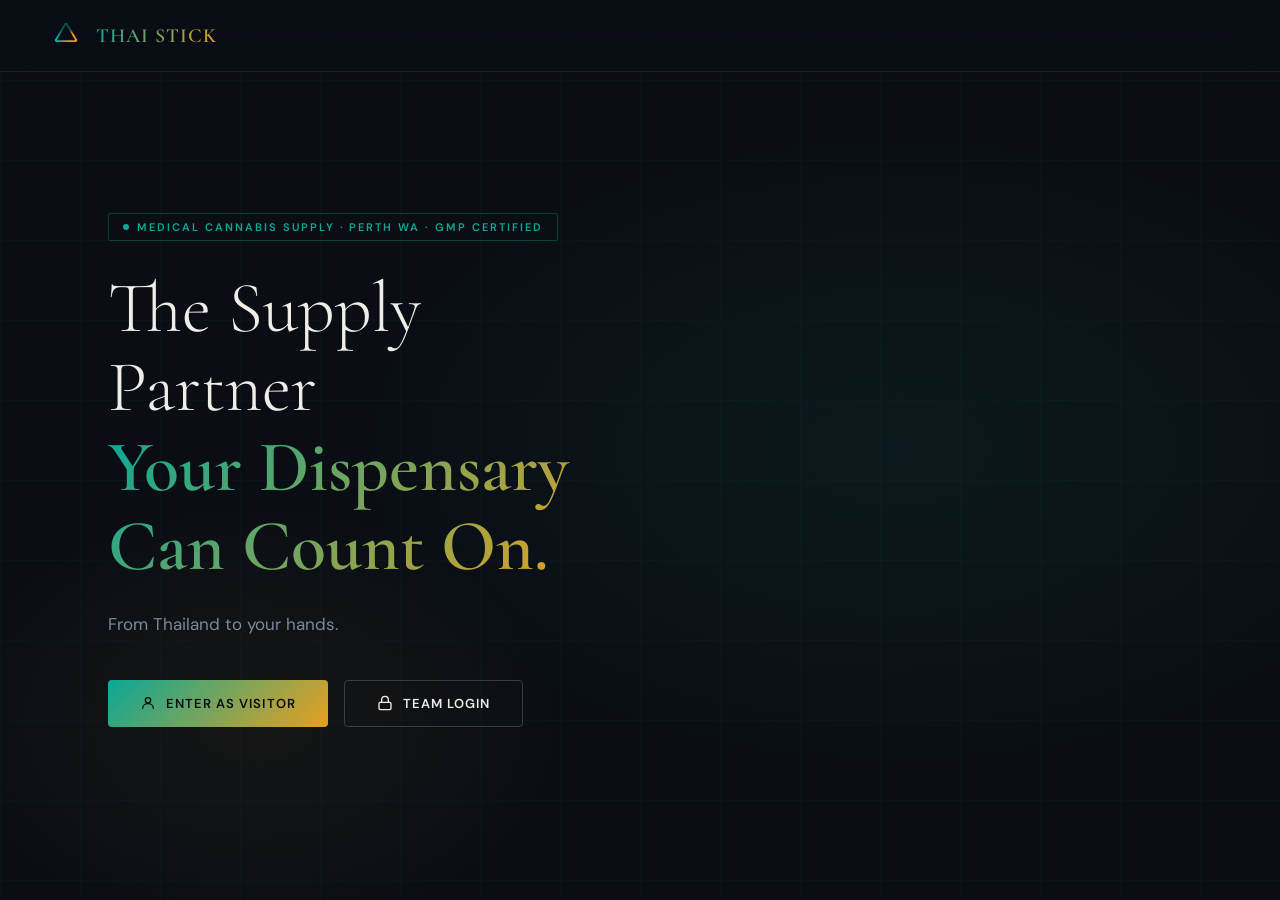
==== index.html @ cbe4eaed "Initial commit" ====
<!DOCTYPE html>
<html lang="en">
<head>
<meta charset="UTF-8"/>
<meta name="viewport" content="width=device-width, initial-scale=1.0"/>
<title>Thai Stick — Access</title>
<link rel="preconnect" href="https://fonts.googleapis.com">
<link href="https://fonts.googleapis.com/css2?family=Cormorant+Garamond:wght@300;400;500;600&family=DM+Sans:wght@300;400;500;600&family=DM+Mono:wght@400;500&display=swap" rel="stylesheet">
<link rel="stylesheet" href="styles.css">
<style>
.btn-access {
  display: inline-flex; align-items: center; gap: 10px;
  font-family: var(--font-body); font-size: 13px; font-weight: 600;
  letter-spacing: 0.08em; text-transform: uppercase;
  padding: 14px 32px; border-radius: 4px; cursor: pointer;
  border: none; transition: opacity 0.2s;
}
.btn-access-visitor {
  background: var(--grad); color: var(--dark);
}
.btn-access-visitor:hover { opacity: 0.85; }
.btn-access-team {
  background: transparent; color: var(--light);
  border: 1px solid rgba(255,255,255,0.18);
  transition: border-color 0.2s;
}
.btn-access-team:hover { border-color: rgba(255,255,255,0.4); }

/* PIN modal */
.pin-overlay { display: none; position: fixed; inset: 0; background: rgba(0,0,0,0.7); z-index: 2000; align-items: center; justify-content: center; }
.pin-overlay.open { display: flex; }
.pin-modal { background: var(--dark-2); border: 1px solid var(--border); border-radius: 12px; padding: 40px; width: 360px; max-width: 90vw; text-align: center; position: relative; }
.pin-title { font-family: var(--font-disp); font-size: 26px; font-weight: 400; color: var(--light); margin-bottom: 8px; }
.pin-sub { font-size: 13px; color: var(--muted); margin-bottom: 32px; }
.pin-inputs { display: flex; gap: 12px; justify-content: center; margin-bottom: 24px; }
.pin-digit { width: 56px; height: 64px; background: var(--dark-3); border: 1px solid var(--border); border-radius: 8px; color: var(--light); font-size: 28px; font-family: var(--font-mono); text-align: center; outline: none; transition: border-color 0.2s; }
.pin-digit:focus { border-color: var(--teal); }
.pin-error { font-size: 12px; color: #ff6b6b; margin-bottom: 16px; min-height: 18px; display: none; line-height: 1.5; }
.pin-error.show { display: block; }
.pin-submit { width: 100%; background: var(--grad); border: none; color: var(--dark); padding: 14px; font-size: 13px; font-weight: 600; letter-spacing: 0.08em; text-transform: uppercase; border-radius: 4px; cursor: pointer; transition: opacity 0.2s; font-family: var(--font-body); }
.pin-submit:hover { opacity: 0.85; }
.pin-submit:disabled { opacity: 0.5; cursor: not-allowed; }
.pin-close { position: absolute; top: 16px; right: 20px; background: none; border: none; color: var(--muted); font-size: 22px; cursor: pointer; line-height: 1; transition: color 0.2s; }
.pin-close:hover { color: var(--light); }

/* Registration modal */
.reg-label { display: block; font-size: 11px; color: var(--muted); font-weight: 600; letter-spacing: 0.08em; text-transform: uppercase; margin-bottom: 6px; }
.reg-input { width: 100%; background: var(--dark-3); border: 1px solid var(--border); border-radius: 8px; color: var(--light); font-size: 14px; font-family: var(--font-body); padding: 12px 16px; outline: none; transition: border-color 0.2s; box-sizing: border-box; }
.reg-input:focus { border-color: var(--teal); }
.reg-back { background: none; border: none; color: var(--muted); font-size: 12px; cursor: pointer; margin-top: 14px; font-family: var(--font-body); transition: color 0.2s; }
.reg-back:hover { color: var(--light); }
</style>
</head>
<body>

<nav>
  <a class="nav-logo" href="#">
    <img src="Thai Stick Logo.png" alt="Thai Stick">
    <span class="nav-logo-text">THAI STICK</span>
  </a>
</nav>

<section id="hero">
  <div class="hero-bg"></div>
  <div class="hero-grid-lines"></div>
  <div class="container">
    <div class="hero-inner">
      <div class="hero-content">
        <div class="hero-eyebrow">Medical Cannabis Supply · Perth WA · GMP Certified</div>
        <h1 class="hero-title">
          The Supply Partner
          <strong class="grad-text">Your Dispensary Can Count On.</strong>
        </h1>
        <p class="hero-sub">From Thailand to your hands.</p>
        <div class="hero-actions">
          <button class="btn-access btn-access-visitor" onclick="goVisitor()">
            <svg width="16" height="16" viewBox="0 0 24 24" fill="none" stroke="currentColor" stroke-width="2" stroke-linecap="round" stroke-linejoin="round"><circle cx="12" cy="8" r="4"/><path d="M4 20c0-4 3.6-7 8-7s8 3 8 7"/></svg>
            Enter As Visitor
          </button>
          <button class="btn-access btn-access-team" onclick="openPinModal()">
            <svg width="16" height="16" viewBox="0 0 24 24" fill="none" stroke="currentColor" stroke-width="2" stroke-linecap="round" stroke-linejoin="round"><rect x="3" y="11" width="18" height="11" rx="2"/><path d="M7 11V7a5 5 0 0 1 10 0v4"/></svg>
            Team Login
          </button>
        </div>
      </div>
    </div>
  </div>
</section>

<!-- VISITOR REGISTRATION MODAL -->
<div class="pin-overlay" id="reg-overlay">
  <div class="pin-modal" style="width:420px;max-width:92vw;">
    <div class="pin-title">Welcome</div>
    <div class="pin-sub">Please introduce yourself to view the catalogue</div>
    <div class="pin-error" id="reg-error">Please fill in all fields.</div>
    <div style="display:flex;flex-direction:column;gap:16px;margin-bottom:24px;text-align:left;">
      <div>
        <label class="reg-label">Full Name</label>
        <input class="reg-input" type="text" id="reg-name">
      </div>
      <div>
        <label class="reg-label">Company</label>
        <input class="reg-input" type="text" id="reg-company">
      </div>
      <div>
        <label class="reg-label">Email</label>
        <input class="reg-input" type="email" id="reg-email">
      </div>
      <div>
        <label class="reg-label">Phone Number</label>
        <input class="reg-input" type="tel" id="reg-phone">
      </div>
    </div>
    <button class="pin-submit" id="reg-submit" onclick="submitRegistration()">Access Catalogue</button>
    <div style="text-align:center;">
      <button class="reg-back" onclick="closeRegModal()">← Go Back</button>
      <button class="reg-back" onclick="openCustomerPinModal()" style="margin-left:16px;color:var(--teal);">Access with a Pin →</button>
    </div>
  </div>
</div>

<!-- CUSTOMER PIN MODAL -->
<div class="pin-overlay" id="customer-pin-overlay" onclick="closeCustomerPinOutside(event)">
  <div class="pin-modal">
    <button class="pin-close" onclick="closeCustomerPinModal()">×</button>
    <div class="pin-title">Customer Access</div>
    <div class="pin-sub">Enter your 4-digit customer PIN</div>
    <div class="pin-inputs">
      <input class="pin-digit" type="password" inputmode="numeric" maxlength="1" id="cp0" oninput="customerPinInput(0)" onkeydown="customerPinKeyDown(event,0)">
      <input class="pin-digit" type="password" inputmode="numeric" maxlength="1" id="cp1" oninput="customerPinInput(1)" onkeydown="customerPinKeyDown(event,1)">
      <input class="pin-digit" type="password" inputmode="numeric" maxlength="1" id="cp2" oninput="customerPinInput(2)" onkeydown="customerPinKeyDown(event,2)">
      <input class="pin-digit" type="password" inputmode="numeric" maxlength="1" id="cp3" oninput="customerPinInput(3)" onkeydown="customerPinKeyDown(event,3)">
    </div>
    <div class="pin-error" id="customer-pin-error">Invalid PIN. Please try again or contact Thai Stick.</div>
    <button class="pin-submit" id="customer-pin-submit" onclick="submitCustomerPin()">Verify Access</button>
  </div>
</div>

<!-- PIN MODAL -->
<div class="pin-overlay" id="pin-overlay" onclick="closePinOutside(event)">
  <div class="pin-modal">
    <button class="pin-close" onclick="closePinModal()">×</button>
    <div class="pin-title">Team Access</div>
    <div class="pin-sub">Enter your 4-digit access code</div>
    <div class="pin-inputs">
      <input class="pin-digit" type="password" inputmode="numeric" maxlength="1" id="p0" oninput="pinInput(0)" onkeydown="pinKeyDown(event,0)">
      <input class="pin-digit" type="password" inputmode="numeric" maxlength="1" id="p1" oninput="pinInput(1)" onkeydown="pinKeyDown(event,1)">
      <input class="pin-digit" type="password" inputmode="numeric" maxlength="1" id="p2" oninput="pinInput(2)" onkeydown="pinKeyDown(event,2)">
      <input class="pin-digit" type="password" inputmode="numeric" maxlength="1" id="p3" oninput="pinInput(3)" onkeydown="pinKeyDown(event,3)">
    </div>
    <div class="pin-error" id="pin-error">Invalid Access Code. Please try again or contact your Administrator.</div>
    <button class="pin-submit" id="pin-submit" onclick="submitPin()">Verify Access</button>
  </div>
</div>

<script>
const APPS_SCRIPT_URL = 'https://script.google.com/macros/s/AKfycbzha6ED7R4JqAXq0AqoBk1bndu0hJwDbyBrzJQawB093HvwGZT7fUQZ9cP7JzYGpPucEA/exec';

function goVisitor() {
  const existing = localStorage.getItem('visitor_info');
  if (existing) {
    sessionStorage.setItem('access', 'visitor');
    window.location.href = 'portfolio.html';
  } else {
    document.getElementById('reg-overlay').classList.add('open');
    setTimeout(() => document.getElementById('reg-name').focus(), 50);
  }
}
function closeRegModal() {
  document.getElementById('reg-overlay').classList.remove('open');
  document.getElementById('reg-error').classList.remove('show');
}
async function submitRegistration() {
  const name = document.getElementById('reg-name').value.trim();
  const company = document.getElementById('reg-company').value.trim();
  const email = document.getElementById('reg-email').value.trim();
  const phone = document.getElementById('reg-phone').value.trim();
  const err = document.getElementById('reg-error');
  const btn = document.getElementById('reg-submit');
  if (!name || !company || !email || !phone) {
    err.textContent = 'Please fill in all fields.';
    err.classList.add('show');
    return;
  }
  btn.disabled = true;
  btn.textContent = 'Saving…';
  err.classList.remove('show');
  const info = { name, company, email, phone };
  localStorage.setItem('visitor_info', JSON.stringify(info));
  try {
    await fetch(APPS_SCRIPT_URL, {
      method: 'POST',
      mode: 'no-cors',
      headers: { 'Content-Type': 'application/json' },
      body: JSON.stringify({ sheet: 'VisitorLog', ...info })
    });
  } catch(e) { /* continue even if logging fails */ }
  sessionStorage.setItem('access', 'visitor');
  window.location.href = 'portfolio.html';
}
function openPinModal() {
  document.getElementById('pin-overlay').classList.add('open');
  resetPin();
  setTimeout(() => document.getElementById('p0').focus(), 50);
}
function closePinModal() {
  document.getElementById('pin-overlay').classList.remove('open');
  resetPin();
}
function closePinOutside(e) {
  if (e.target === document.getElementById('pin-overlay')) closePinModal();
}
function resetPin() {
  ['p0','p1','p2','p3'].forEach(id => document.getElementById(id).value = '');
  const err = document.getElementById('pin-error');
  err.classList.remove('show');
  err.textContent = 'Invalid Access Code. Please try again or contact your Administrator.';
  const btn = document.getElementById('pin-submit');
  btn.disabled = false;
  btn.textContent = 'Verify Access';
}
function pinInput(i) {
  const val = document.getElementById('p' + i).value;
  if (!/^\d$/.test(val)) { document.getElementById('p' + i).value = ''; return; }
  if (i < 3) document.getElementById('p' + (i + 1)).focus();
  const pin = ['p0','p1','p2','p3'].map(id => document.getElementById(id).value).join('');
  if (pin.length === 4) submitPin();
}
function pinKeyDown(e, i) {
  if (e.key === 'Backspace' && !document.getElementById('p' + i).value && i > 0) {
    document.getElementById('p' + (i - 1)).focus();
  }
}
function fetchSheet(sheetName) {
  return new Promise((resolve, reject) => {
    const cb = 'cb_' + Date.now() + '_' + Math.random().toString(36).slice(2);
    const script = document.createElement('script');
    window[cb] = (data) => { delete window[cb]; document.head.removeChild(script); resolve(data); };
    script.src = `${APPS_SCRIPT_URL}?sheet=${sheetName}&callback=${cb}`;
    script.onerror = () => { delete window[cb]; reject(new Error('Failed')); };
    document.head.appendChild(script);
  });
}
async function submitPin() {
  const pin = ['p0','p1','p2','p3'].map(id => document.getElementById(id).value).join('');
  if (pin.length < 4) return;
  const btn = document.getElementById('pin-submit');
  const err = document.getElementById('pin-error');
  btn.disabled = true;
  btn.textContent = 'Verifying…';
  err.classList.remove('show');
  try {
    const rows = await fetchSheet('Pins');
    const match = rows && rows.find(r => String(r.pin).trim() === pin.trim());
    if (match) {
      sessionStorage.setItem('rep_name', match.name || '');
      sessionStorage.setItem('access', 'team');
      window.location.href = 'ThaiStick_Website.html';
    } else {
      err.classList.add('show');
      btn.disabled = false;
      btn.textContent = 'Verify Access';
      ['p0','p1','p2','p3'].forEach(id => document.getElementById(id).value = '');
      document.getElementById('p0').focus();
    }
  } catch(e) {
    err.textContent = 'Connection error. Please try again.';
    err.classList.add('show');
    btn.disabled = false;
    btn.textContent = 'Verify Access';
  }
}

function openCustomerPinModal() {
  closeRegModal();
  document.getElementById('customer-pin-overlay').classList.add('open');
  resetCustomerPin();
  setTimeout(() => document.getElementById('cp0').focus(), 50);
}
function closeCustomerPinModal() {
  document.getElementById('customer-pin-overlay').classList.remove('open');
  resetCustomerPin();
}
function closeCustomerPinOutside(e) {
  if (e.target === document.getElementById('customer-pin-overlay')) closeCustomerPinModal();
}
function resetCustomerPin() {
  ['cp0','cp1','cp2','cp3'].forEach(id => document.getElementById(id).value = '');
  const err = document.getElementById('customer-pin-error');
  err.classList.remove('show');
  err.textContent = 'Invalid PIN. Please try again or contact Thai Stick.';
  const btn = document.getElementById('customer-pin-submit');
  btn.disabled = false;
  btn.textContent = 'Verify Access';
}
function customerPinInput(i) {
  const val = document.getElementById('cp' + i).value;
  if (!/^\d$/.test(val)) { document.getElementById('cp' + i).value = ''; return; }
  if (i < 3) document.getElementById('cp' + (i + 1)).focus();
  const pin = ['cp0','cp1','cp2','cp3'].map(id => document.getElementById(id).value).join('');
  if (pin.length === 4) submitCustomerPin();
}
function customerPinKeyDown(e, i) {
  if (e.key === 'Backspace' && !document.getElementById('cp' + i).value && i > 0) {
    document.getElementById('cp' + (i - 1)).focus();
  }
}
async function submitCustomerPin() {
  const pin = ['cp0','cp1','cp2','cp3'].map(id => document.getElementById(id).value).join('');
  if (pin.length < 4) return;
  const btn = document.getElementById('customer-pin-submit');
  const err = document.getElementById('customer-pin-error');
  btn.disabled = true;
  btn.textContent = 'Verifying…';
  err.classList.remove('show');
  try {
    const rows = await fetchSheet('Customer_Pins');
    const match = rows && rows.find(r => String(r.pin).trim() === pin.trim());
    if (match) {
      sessionStorage.setItem('access', 'visitor');
      sessionStorage.setItem('customer_name', match.name || '');
      window.location.href = 'portfolio.html';
    } else {
      err.classList.add('show');
      btn.disabled = false;
      btn.textContent = 'Verify Access';
      ['cp0','cp1','cp2','cp3'].forEach(id => document.getElementById(id).value = '');
      document.getElementById('cp0').focus();
    }
  } catch(e) {
    err.textContent = 'Connection error. Please try again.';
    err.classList.add('show');
    btn.disabled = false;
    btn.textContent = 'Verify Access';
  }
}

// Nav scroll effect
window.addEventListener('scroll', () => {
  const nav = document.querySelector('nav');
  if (nav) nav.style.background = window.scrollY > 60 ? 'rgba(10,14,20,0.97)' : 'rgba(10,14,20,0.85)';
});
</script>
</body>
</html>
---- styles.css ----
﻿
:root {
  --teal:       #0BA896;
  --teal-dark:  #077A6E;
  --teal-glow:  rgba(11,168,150,0.15);
  --amber:      #E8A020;
  --amber-dark: #C07010;
  --amber-glow: rgba(232,160,32,0.15);
  --dark:       #0A0E14;
  --dark-2:     #111820;
  --dark-3:     #1A2230;
  --dark-4:     #222E40;
  --light:      #F0EDE8;
  --light-2:    #D8D4CC;
  --muted:      #7A8A9A;
  --border:     rgba(255,255,255,0.08);
  --font-disp:  'Cormorant Garamond', serif;
  --font-body:  'DM Sans', sans-serif;
  --font-mono:  'DM Mono', monospace;
  --grad:       linear-gradient(135deg, var(--teal), var(--amber));
  --grad-text:  linear-gradient(135deg, #0BA896 0%, #E8A020 100%);
}

*, *::before, *::after { box-sizing: border-box; margin: 0; padding: 0; }

html { scroll-behavior: smooth; }

body {
  font-family: var(--font-body);
  background: var(--dark);
  color: var(--light);
  overflow-x: hidden;
  cursor: default;
}

/* ── SCROLLBAR ── */
::-webkit-scrollbar { width: 4px; }
::-webkit-scrollbar-track { background: var(--dark); }
::-webkit-scrollbar-thumb { background: var(--teal); border-radius: 2px; }

/* ── GRADIENT TEXT ── */
.grad-text {
  background: var(--grad-text);
  -webkit-background-clip: text;
  -webkit-text-fill-color: transparent;
  background-clip: text;
}

/* ══════════════════════════════
   NAV
══════════════════════════════ */
nav {
  position: fixed; top: 0; left: 0; right: 0; z-index: 1000;
  display: flex; align-items: center; justify-content: space-between;
  padding: 0 48px;
  height: 72px;
  background: rgba(10,14,20,0.85);
  backdrop-filter: blur(20px);
  border-bottom: 1px solid var(--border);
  transition: all 0.3s;
}
.nav-logo {
  display: flex; align-items: center; gap: 12px;
  text-decoration: none;
}
.nav-logo img { height: 36px; width: 36px; object-fit: contain; }
.nav-logo-text {
  font-family: var(--font-disp);
  font-size: 20px; font-weight: 600;
  letter-spacing: 0.05em;
  background: var(--grad-text);
  -webkit-background-clip: text;
  -webkit-text-fill-color: transparent;
  background-clip: text;
}
.nav-links {
  display: flex; align-items: center; gap: 36px;
  list-style: none;
}
.nav-links a {
  color: var(--light-2);
  text-decoration: none;
  font-size: 13px;
  font-weight: 500;
  letter-spacing: 0.06em;
  text-transform: uppercase;
  transition: color 0.2s;
}
.nav-links a:hover { color: var(--teal); }
.nav-cta {
  background: var(--grad);
  color: var(--dark) !important;
  padding: 8px 20px;
  border-radius: 4px;
  font-weight: 600 !important;
  transition: opacity 0.2s !important;
}
.nav-cta:hover { opacity: 0.85; color: var(--dark) !important; }

/* mobile nav toggle */
.nav-toggle { display: none; flex-direction: column; gap: 5px; cursor: pointer; }
.nav-toggle span { width: 22px; height: 1.5px; background: var(--light); border-radius: 2px; transition: all 0.3s; }

/* ══════════════════════════════
   SECTIONS GENERAL
══════════════════════════════ */
section { position: relative; }
.container { max-width: 1160px; margin: 0 auto; padding: 0 48px; }
.section-label {
  font-size: 11px; font-weight: 600; letter-spacing: 0.2em;
  text-transform: uppercase; color: var(--teal);
  margin-bottom: 16px;
}
.section-title {
  font-family: var(--font-disp);
  font-size: clamp(36px, 5vw, 54px);
  font-weight: 400; line-height: 1.15;
  margin-bottom: 20px;
}
.section-sub {
  font-size: 16px; color: var(--muted);
  line-height: 1.7; max-width: 560px;
}
.divider {
  width: 48px; height: 2px;
  background: var(--grad);
  margin: 24px 0;
}

/* ══════════════════════════════
   HERO — SCREEN 1
══════════════════════════════ */
#hero {
  min-height: 100vh;
  display: flex; align-items: center;
  padding: 120px 0 80px;
  overflow: hidden;
}
.hero-bg {
  position: absolute; inset: 0; z-index: 0;
  background:
    radial-gradient(ellipse 60% 50% at 70% 50%, rgba(11,168,150,0.07) 0%, transparent 70%),
    radial-gradient(ellipse 40% 40% at 20% 80%, rgba(232,160,32,0.05) 0%, transparent 60%),
    var(--dark);
}
.hero-grid-lines {
  position: absolute; inset: 0; z-index: 0; opacity: 0.03;
  background-image:
    linear-gradient(var(--teal) 1px, transparent 1px),
    linear-gradient(90deg, var(--teal) 1px, transparent 1px);
  background-size: 80px 80px;
}
.hero-inner {
  position: relative; z-index: 1;
  display: grid; grid-template-columns: 1fr 1fr;
  gap: 80px; align-items: center;
}
.hero-eyebrow {
  display: inline-flex; align-items: center; gap: 8px;
  font-size: 11px; font-weight: 600; letter-spacing: 0.18em;
  text-transform: uppercase; color: var(--teal);
  border: 1px solid rgba(11,168,150,0.3);
  padding: 6px 14px; border-radius: 2px;
  margin-bottom: 28px;
}
.hero-eyebrow::before {
  content: ''; width: 6px; height: 6px;
  border-radius: 50%; background: var(--teal);
  animation: pulse 2s infinite;
}
@keyframes pulse {
  0%,100% { opacity: 1; } 50% { opacity: 0.3; }
}
.hero-title {
  font-family: var(--font-disp);
  font-size: clamp(44px, 6vw, 72px);
  font-weight: 300; line-height: 1.1;
  margin-bottom: 24px;
}
.hero-title strong { font-weight: 600; display: block; }
.hero-sub {
  font-size: 17px; color: var(--muted);
  line-height: 1.75; margin-bottom: 40px;
  max-width: 480px;
}
.hero-creds {
  display: flex; flex-wrap: wrap; gap: 8px;
  margin-bottom: 44px;
}
.cred-pill {
  font-size: 11px; font-weight: 500; letter-spacing: 0.08em;
  color: var(--light-2);
  border: 1px solid var(--border);
  padding: 5px 12px; border-radius: 2px;
  background: rgba(255,255,255,0.03);
}
.hero-actions { display: flex; gap: 16px; flex-wrap: wrap; }
.btn-primary {
  display: inline-flex; align-items: center; gap: 8px;
  background: var(--grad);
  color: var(--dark);
  font-size: 13px; font-weight: 600;
  letter-spacing: 0.06em; text-transform: uppercase;
  padding: 14px 28px; border-radius: 4px;
  text-decoration: none;
  transition: opacity 0.2s, transform 0.2s;
  border: none; cursor: pointer;
}
.btn-primary:hover { opacity: 0.88; transform: translateY(-1px); }
.btn-secondary {
  display: inline-flex; align-items: center; gap: 8px;
  background: transparent;
  color: var(--light);
  font-size: 13px; font-weight: 500;
  letter-spacing: 0.06em; text-transform: uppercase;
  padding: 14px 28px; border-radius: 4px;
  text-decoration: none;
  border: 1px solid var(--border);
  transition: border-color 0.2s, color 0.2s;
  cursor: pointer;
}
.btn-secondary:hover { border-color: var(--teal); color: var(--teal); }

/* hero right — visual */
.hero-visual {
  display: flex; align-items: center; justify-content: center;
  position: relative;
}
.hero-logo-wrap {
  position: relative;
  width: 320px; height: 320px;
  display: flex; align-items: center; justify-content: center;
}
.hero-logo-ring {
  position: absolute; inset: 0;
  border-radius: 50%;
  border: 1px solid rgba(11,168,150,0.2);
  animation: spin 20s linear infinite;
}
.hero-logo-ring::before {
  content: '';
  position: absolute; top: -3px; left: 50%;
  width: 6px; height: 6px;
  background: var(--teal);
  border-radius: 50%;
  transform: translateX(-50%);
}
@keyframes spin { from { transform: rotate(0deg); } to { transform: rotate(360deg); } }
.hero-logo-ring-2 {
  position: absolute;
  inset: 24px;
  border-radius: 50%;
  border: 1px solid rgba(232,160,32,0.12);
  animation: spin 30s linear infinite reverse;
}
.hero-logo-glow {
  position: absolute; inset: 48px;
  border-radius: 50%;
  background: radial-gradient(ellipse, rgba(11,168,150,0.08), transparent 70%);
}
.hero-logo-img {
  width: 160px; height: 160px;
  object-fit: contain;
  position: relative; z-index: 1;
  filter: drop-shadow(0 0 24px rgba(11,168,150,0.3));
}
.hero-stat-cards {
  position: absolute; right: -20px;
  display: flex; flex-direction: column; gap: 10px;
}
.hero-stat {
  background: rgba(17,24,32,0.9);
  border: 1px solid var(--border);
  border-left: 2px solid var(--teal);
  padding: 10px 16px;
  border-radius: 4px;
  backdrop-filter: blur(10px);
  min-width: 140px;
}
.hero-stat-val {
  font-family: var(--font-mono);
  font-size: 18px; font-weight: 500;
  color: var(--teal); margin-bottom: 2px;
}
.hero-stat-label { font-size: 10px; color: var(--muted); letter-spacing: 0.08em; }

/* ══════════════════════════════
   WHY THAI STICK — SCREEN 2
══════════════════════════════ */
#why {
  padding: 120px 0;
  background: var(--dark-2);
}
.why-inner {
  display: grid; grid-template-columns: 1fr 1fr;
  gap: 80px; align-items: start;
}
/* supply chain */
.chain-wrap { margin-top: 40px; }
.chain-step {
  display: flex; align-items: flex-start; gap: 20px;
  margin-bottom: 0;
  position: relative;
}
.chain-step:not(:last-child)::after {
  content: '';
  position: absolute;
  left: 21px; top: 44px;
  width: 1px; height: calc(100% + 8px);
  background: linear-gradient(to bottom, var(--teal), var(--amber));
  opacity: 0.3;
}
.chain-icon {
  width: 44px; height: 44px; flex-shrink: 0;
  border-radius: 50%;
  background: var(--dark-3);
  border: 1px solid var(--border);
  display: flex; align-items: center; justify-content: center;
  font-size: 18px;
  position: relative; z-index: 1;
}
.chain-content { padding: 8px 0 32px; }
.chain-name {
  font-size: 13px; font-weight: 600;
  letter-spacing: 0.08em; text-transform: uppercase;
  color: var(--teal); margin-bottom: 4px;
}
.chain-detail { font-size: 14px; color: var(--muted); line-height: 1.6; }

/* differentiators */
.diff-grid {
  display: grid; grid-template-columns: 1fr 1fr;
  gap: 2px; margin-top: 40px;
}
.diff-card {
  background: var(--dark-3);
  padding: 24px;
  transition: background 0.2s;
}
.diff-card:hover { background: var(--dark-4); }
.diff-icon { font-size: 24px; margin-bottom: 12px; }
.diff-title {
  font-size: 13px; font-weight: 600;
  margin-bottom: 8px; color: var(--light);
}
.diff-desc { font-size: 13px; color: var(--muted); line-height: 1.6; }

.compliance-stmt {
  margin-top: 48px;
  padding: 24px 28px;
  border-left: 2px solid var(--teal);
  background: var(--teal-glow);
  border-radius: 0 4px 4px 0;
}
.compliance-stmt p {
  font-size: 14px; color: var(--light-2);
  line-height: 1.75; font-style: italic;
}

/* ══════════════════════════════
   PRICING CALCULATOR — SCREEN 3
══════════════════════════════ */
#pricing {
  padding: 120px 0;
  background: var(--dark);
}
.pricing-inner {
  display: grid; grid-template-columns: 1fr 1.4fr;
  gap: 80px; align-items: start;
}
.calc-box {
  background: var(--dark-2);
  border: 1px solid var(--border);
  border-radius: 8px;
  padding: 36px;
}
.calc-title {
  font-size: 13px; font-weight: 600; letter-spacing: 0.12em;
  text-transform: uppercase; color: var(--teal);
  margin-bottom: 28px;
}
.calc-field { margin-bottom: 24px; }
.calc-label {
  font-size: 12px; font-weight: 500; letter-spacing: 0.08em;
  text-transform: uppercase; color: var(--muted);
  margin-bottom: 8px;
}
.calc-input {
  width: 100%;
  background: var(--dark-3);
  border: 1px solid var(--border);
  border-radius: 4px;
  color: var(--light);
  font-family: var(--font-mono);
  font-size: 18px; font-weight: 500;
  padding: 12px 16px;
  outline: none;
  transition: border-color 0.2s;
}
.calc-input:focus { border-color: var(--teal); }
.vol-select {
  display: grid; grid-template-columns: repeat(4,1fr); gap: 6px;
}
.vol-btn {
  background: var(--dark-3);
  border: 1px solid var(--border);
  border-radius: 4px;
  color: var(--muted);
  font-size: 12px; font-weight: 500;
  padding: 10px 6px;
  text-align: center;
  cursor: pointer;
  transition: all 0.2s;
}
.vol-btn:hover, .vol-btn.active {
  background: var(--teal-glow);
  border-color: var(--teal);
  color: var(--teal);
}
.calc-divider { height: 1px; background: var(--border); margin: 24px 0; }
.calc-results { display: flex; flex-direction: column; gap: 12px; }
.calc-result-row {
  display: flex; justify-content: space-between; align-items: center;
}
.calc-result-label { font-size: 13px; color: var(--muted); }
.calc-result-val {
  font-family: var(--font-mono);
  font-size: 14px; font-weight: 500; color: var(--light);
}
.calc-result-big {
  background: var(--dark-3);
  border: 1px solid var(--teal);
  border-radius: 6px;
  padding: 20px;
  margin-top: 8px;
  text-align: center;
}
.calc-result-big-label { font-size: 11px; color: var(--teal); letter-spacing: 0.12em; text-transform: uppercase; margin-bottom: 6px; }
.calc-result-big-val {
  font-family: var(--font-disp);
  font-size: 42px; font-weight: 600;
  background: var(--grad-text);
  -webkit-background-clip: text; -webkit-text-fill-color: transparent;
  background-clip: text;
}
.calc-result-big-sub { font-size: 12px; color: var(--muted); margin-top: 4px; }
.calc-disclaimer {
  font-size: 11px; color: var(--muted);
  font-style: italic; margin-top: 20px;
  line-height: 1.6;
}

/* tier table */
.tier-table-wrap { overflow: hidden; border-radius: 8px; border: 1px solid var(--border); }
.tier-table { width: 100%; border-collapse: collapse; }
.tier-table th {
  background: var(--dark-3);
  font-size: 10px; font-weight: 600;
  letter-spacing: 0.14em; text-transform: uppercase;
  color: var(--muted); padding: 14px 16px;
  text-align: left; border-bottom: 1px solid var(--border);
}
.tier-table td {
  padding: 16px; font-size: 13px;
  border-bottom: 1px solid var(--border);
  vertical-align: middle;
}
.tier-table tr:last-child td { border-bottom: none; }
.tier-table tr:hover td { background: rgba(255,255,255,0.02); }
.tier-table tr.highlighted td { background: var(--teal-glow); }
.tier-row { cursor: pointer; }
.tier-row.active td { background: rgba(11,168,150,0.07) !important; }
.tier-name { font-weight: 600; color: var(--light); }
.tier-vol { font-size: 11px; color: var(--muted); margin-top: 2px; }
.price-chip {
  font-family: var(--font-mono);
  font-size: 16px; font-weight: 500; color: var(--teal);
}
.margin-bar-wrap { display: flex; align-items: center; gap: 10px; }
.margin-bar {
  height: 4px; border-radius: 2px;
  background: var(--grad); flex-shrink: 0;
}
.margin-val { font-size: 12px; font-weight: 600; color: var(--light); }

/* ══════════════════════════════
   PRODUCT CATALOGUE — SCREEN 4
══════════════════════════════ */
#products {
  padding: 120px 0;
  background: var(--dark-2);
}
.filter-bar {
  display: flex; gap: 8px; flex-wrap: wrap;
  margin-bottom: 48px;
}
.filter-btn {
  font-size: 11px; font-weight: 600;
  letter-spacing: 0.1em; text-transform: uppercase;
  padding: 8px 18px; border-radius: 2px;
  border: 1px solid var(--border);
  background: transparent;
  color: var(--muted); cursor: pointer;
  transition: all 0.2s;
}
.filter-btn:hover, .filter-btn.active {
  border-color: var(--teal);
  color: var(--teal);
  background: var(--teal-glow);
}
.sku-grid {
  display: grid; grid-template-columns: repeat(3,1fr);
  gap: 2px;
}
.sku-card {
  background: var(--dark-3);
  padding: 28px;
  cursor: pointer;
  transition: background 0.2s;
  position: relative;
  overflow: hidden;
}
.sku-card::before {
  content: '';
  position: absolute; top: 0; left: 0; right: 0;
  height: 2px;
  background: var(--grad);
  opacity: 0;
  transition: opacity 0.3s;
}
.sku-card:hover { background: var(--dark-4); }
.sku-card:hover::before { opacity: 1; }
.sku-card.hidden { display: none; }
.sku-ind {
  display: inline-block;
  font-size: 10px; font-weight: 700;
  letter-spacing: 0.12em; text-transform: uppercase;
  padding: 4px 10px; border-radius: 2px;
  margin-bottom: 16px;
}
.ind-sleep   { background: rgba(100,160,255,0.12); color: #64A0FF; }
.ind-pain    { background: rgba(255,100,100,0.12); color: #FF7070; }
.ind-anxiety { background: rgba(160,100,255,0.12); color: #A070FF; }
.ind-depression { background: rgba(255,180,50,0.12); color: #FFB432; }
.ind-premium { background: rgba(11,168,150,0.12); color: var(--teal); }
.sku-name {
  font-family: var(--font-disp);
  font-size: 22px; font-weight: 600;
  margin-bottom: 16px; color: var(--light);
}
.thc-wrap { margin-bottom: 16px; }
.thc-label { font-size: 10px; color: var(--muted); letter-spacing: 0.1em; margin-bottom: 6px; }
.thc-bar-bg {
  height: 3px; background: var(--dark);
  border-radius: 2px; overflow: hidden; margin-bottom: 4px;
}
.thc-bar-fill {
  height: 100%; border-radius: 2px;
  background: var(--grad);
}
.thc-val { font-family: var(--font-mono); font-size: 14px; font-weight: 500; color: var(--teal); }
.sku-price {
  font-size: 12px; color: var(--muted);
  margin-bottom: 8px;
}
.sku-price span { color: var(--teal); font-weight: 600; }
.sku-margin {
  font-size: 12px; color: var(--muted); margin-bottom: 16px;
}
.sku-margin span { color: var(--amber); font-weight: 600; }
.sku-note { font-size: 12px; color: var(--muted); line-height: 1.6; margin-bottom: 20px; }
.btn-detail {
  width: 100%;
  background: transparent;
  border: 1px solid var(--border);
  color: var(--light-2);
  font-size: 11px; font-weight: 600;
  letter-spacing: 0.1em; text-transform: uppercase;
  padding: 10px;
  border-radius: 3px;
  cursor: pointer;
  transition: all 0.2s;
  display: flex; align-items: center; justify-content: center; gap: 6px;
}
.btn-detail:hover { border-color: var(--teal); color: var(--teal); }
.btn-detail svg { width: 12px; height: 12px; }

/* bundle */
.bundle-wrap {
  margin-top: 48px;
  padding: 36px;
  background: var(--dark-3);
  border: 1px solid rgba(11,168,150,0.2);
  border-radius: 8px;
}
.bundle-title {
  font-size: 12px; font-weight: 600; letter-spacing: 0.14em;
  text-transform: uppercase; color: var(--teal); margin-bottom: 6px;
}
.bundle-sub { font-size: 14px; color: var(--muted); margin-bottom: 28px; }
.bundle-items { display: grid; grid-template-columns: repeat(3,1fr); gap: 16px; }
.bundle-item {
  background: var(--dark-2);
  border: 1px solid var(--border);
  border-radius: 4px; padding: 18px;
}
.bundle-ind {
  font-size: 10px; font-weight: 700; letter-spacing: 0.12em;
  text-transform: uppercase; color: var(--teal); margin-bottom: 6px;
}
.bundle-sku-name { font-size: 14px; font-weight: 600; margin-bottom: 4px; }
.bundle-thc { font-family: var(--font-mono); font-size: 12px; color: var(--muted); }

/* ── MODAL ── */
.modal-overlay {
  position: fixed; inset: 0; z-index: 2000;
  background: rgba(10,14,20,0.92);
  display: flex; align-items: center; justify-content: center;
  opacity: 0; pointer-events: none;
  transition: opacity 0.3s;
  padding: 24px;
}
.modal-overlay.open { opacity: 1; pointer-events: all; }
.modal {
  position: relative;
  background: var(--dark-2);
  border: 1px solid var(--border);
  border-radius: 8px;
  max-width: 680px; width: 100%;
  max-height: 85vh;
  overflow-y: auto;
  transform: translateY(20px);
  transition: transform 0.3s;
}
.modal-overlay.open .modal { transform: translateY(0); }
.modal-header {
  padding: 28px 32px 0 32px;
  display: flex; align-items: flex-start; gap: 16px;
}
.modal-header-left { flex: 1; min-width: 0; }
.modal-photo {
  width: 150px; aspect-ratio: 3/4; flex-shrink: 0;
  border-radius: 8px; overflow: hidden;
  border: 1px solid var(--border);
  background: var(--dark-3);
  display: flex; align-items: center; justify-content: center;
  cursor: pointer; transition: opacity 0.2s;
}
.modal-photo:hover { opacity: 0.85; }
.modal-photo img { width: 100%; height: 100%; object-fit: cover; }
.img-lightbox {
  display: none; position: fixed; inset: 0; z-index: 9999;
  background: rgba(0,0,0,0.92); align-items: center; justify-content: center;
  cursor: zoom-out;
}
.img-lightbox img {
  max-width: 90vw; max-height: 90vh;
  border-radius: 10px; object-fit: contain;
  box-shadow: 0 8px 60px rgba(0,0,0,0.8);
}
.modal-photo-placeholder {
  width: 100%; height: 100%;
  display: flex; flex-direction: column; align-items: center; justify-content: center;
  gap: 8px; color: var(--muted);
}
.modal-photo-placeholder svg { opacity: 0.3; }
.modal-photo-placeholder span { font-size: 10px; letter-spacing: 0.08em; text-transform: uppercase; opacity: 0.4; }
.modal-qr-wrap {
  display: flex; align-items: center; gap: 20px;
}
.modal-qr-img {
  width: 110px; height: 110px; flex-shrink: 0;
  border-radius: 6px; overflow: hidden;
  border: 1px solid var(--border);
  background: var(--dark-3);
  display: flex; align-items: center; justify-content: center;
}
.modal-qr-img img { width: 100%; height: 100%; object-fit: contain; }
.modal-qr-placeholder {
  width: 100%; height: 100%;
  display: flex; flex-direction: column; align-items: center; justify-content: center;
  gap: 6px; color: var(--muted);
}
.modal-qr-placeholder svg { opacity: 0.3; }
.modal-qr-placeholder span { font-size: 9px; letter-spacing: 0.08em; text-transform: uppercase; opacity: 0.4; }
.modal-qr-note { font-size: 12px; color: var(--muted); line-height: 1.6; }
.modal-close {
  position: absolute; top: 16px; right: 20px;
  background: none; border: none;
  color: var(--muted); font-size: 24px;
  cursor: pointer; line-height: 1;
  transition: color 0.2s; z-index: 10;
}
.modal-close:hover { color: var(--light); }
.modal-body { padding: 24px 32px 32px; }
.modal-ind { margin-bottom: 8px; }
.modal-name {
  font-family: var(--font-disp);
  font-size: 32px; font-weight: 600;
  margin-bottom: 24px;
}
.modal-section { margin-bottom: 28px; }
.modal-section-title {
  font-size: 10px; font-weight: 700; letter-spacing: 0.16em;
  text-transform: uppercase; color: var(--teal);
  margin-bottom: 12px; padding-bottom: 8px;
  border-bottom: 1px solid var(--border);
}
.modal-potency {
  display: grid; grid-template-columns: 1fr 1fr;
  gap: 16px; margin-bottom: 16px;
}
.potency-item { }
.potency-label { font-size: 11px; color: var(--muted); margin-bottom: 4px; }
.potency-val {
  font-family: var(--font-mono);
  font-size: 20px; font-weight: 500; color: var(--teal);
}
.terpene-list { display: flex; flex-direction: column; gap: 10px; }
.terpene-row {
  display: flex; justify-content: space-between;
  align-items: center; font-size: 13px;
}
.terpene-name { color: var(--light); font-weight: 500; }
.terpene-effect { color: var(--muted); font-size: 12px; }
.indication-list { display: flex; flex-direction: column; gap: 10px; }
.indication-item {
  padding: 12px 16px;
  background: var(--dark-3);
  border-radius: 4px; font-size: 13px;
}
.indication-item strong { color: var(--teal); display: block; margin-bottom: 4px; font-size: 12px; }
.coa-grid {
  display: grid; grid-template-columns: repeat(2,1fr); gap: 8px;
}
.coa-item {
  display: flex; align-items: center; gap: 10px;
  padding: 10px 14px;
  background: var(--dark-3); border-radius: 4px;
}
.coa-pass {
  width: 8px; height: 8px; border-radius: 50%;
  background: var(--teal); flex-shrink: 0;
}
.coa-label { font-size: 12px; color: var(--light-2); }
.btn-coa {
  width: 100%;
  background: var(--grad);
  color: var(--dark);
  font-size: 12px; font-weight: 700;
  letter-spacing: 0.1em; text-transform: uppercase;
  padding: 14px;
  border-radius: 4px; border: none;
  cursor: pointer;
  transition: opacity 0.2s;
  margin-top: 8px;
}
.btn-coa:hover { opacity: 0.85; }

/* ══════════════════════════════
   COMPLIANCE — SCREEN 5
══════════════════════════════ */
#compliance {
  padding: 120px 0;
  background: var(--dark);
}
.compliance-grid {
  display: grid; grid-template-columns: repeat(3,1fr);
  gap: 2px; margin-top: 60px;
}
.comp-card {
  background: var(--dark-2);
  padding: 32px 28px;
}
.comp-num {
  font-family: var(--font-mono);
  font-size: 11px; color: var(--teal);
  letter-spacing: 0.12em; margin-bottom: 16px;
}
.comp-title { font-size: 16px; font-weight: 600; margin-bottom: 12px; }
.comp-text { font-size: 13px; color: var(--muted); line-height: 1.75; }
.reg-terms {
  margin-top: 60px;
  padding: 36px;
  background: var(--dark-2);
  border: 1px solid var(--border);
  border-radius: 8px;
}
.reg-terms-title {
  font-size: 12px; font-weight: 600; letter-spacing: 0.14em;
  text-transform: uppercase; color: var(--teal); margin-bottom: 20px;
}
.terms-grid {
  display: grid; grid-template-columns: repeat(4,1fr); gap: 12px;
}
.term-pill {
  background: var(--dark-3);
  border: 1px solid var(--border);
  border-radius: 4px; padding: 10px 14px;
  text-align: center;
}
.term-pill-code {
  font-family: var(--font-mono);
  font-size: 13px; font-weight: 500; color: var(--teal);
  margin-bottom: 4px;
}
.term-pill-desc { font-size: 10px; color: var(--muted); }

/* ══════════════════════════════
   FAQ — SCREEN 6
══════════════════════════════ */
#faq {
  padding: 120px 0;
  background: var(--dark-2);
}
.faq-inner {
  display: grid; grid-template-columns: 1fr 1.5fr;
  gap: 80px; align-items: start;
}
.faq-list { display: flex; flex-direction: column; gap: 2px; }
.faq-item {
  background: var(--dark-3);
  border-radius: 0;
  overflow: hidden;
}
.faq-question {
  width: 100%; text-align: left;
  background: none; border: none;
  display: flex; justify-content: space-between; align-items: center;
  padding: 20px 24px;
  color: var(--light);
  font-size: 15px; font-weight: 500;
  cursor: pointer; transition: color 0.2s;
  gap: 16px;
}
.faq-question:hover { color: var(--teal); }
.faq-icon {
  width: 20px; height: 20px; flex-shrink: 0;
  border: 1px solid var(--border);
  border-radius: 50%;
  display: flex; align-items: center; justify-content: center;
  font-size: 14px; color: var(--teal);
  transition: transform 0.3s;
}
.faq-item.open .faq-icon { transform: rotate(45deg); }
.faq-answer {
  max-height: 0; overflow: hidden;
  transition: max-height 0.4s ease, padding 0.3s;
  padding: 0 24px;
}
.faq-item.open .faq-answer {
  max-height: 300px;
  padding: 0 24px 20px;
}
.faq-answer p {
  font-size: 14px; color: var(--muted);
  line-height: 1.75;
  border-top: 1px solid var(--border);
  padding-top: 16px;
}

/* ══════════════════════════════
   CONTACT — SCREEN 7
══════════════════════════════ */
#contact {
  padding: 120px 0;
  background: var(--dark);
}
.contact-inner {
  display: grid; grid-template-columns: 1fr 1.3fr;
  gap: 80px;
}
.contact-info { }
.contact-detail {
  display: flex; align-items: flex-start; gap: 16px;
  margin-bottom: 28px;
}
.contact-icon {
  width: 40px; height: 40px; flex-shrink: 0;
  background: var(--dark-2);
  border: 1px solid var(--border);
  border-radius: 4px;
  display: flex; align-items: center; justify-content: center;
  font-size: 16px;
}
.contact-info-label { font-size: 11px; color: var(--muted); margin-bottom: 4px; letter-spacing: 0.08em; }
.contact-info-val { font-size: 15px; color: var(--light); font-weight: 500; }
.response-promise {
  margin-top: 40px; padding: 20px 24px;
  background: var(--teal-glow);
  border: 1px solid rgba(11,168,150,0.2);
  border-radius: 4px;
}
.response-promise p { font-size: 13px; color: var(--light-2); line-height: 1.6; }
.response-promise strong { color: var(--teal); }
.contact-form {
  background: var(--dark-2);
  border: 1px solid var(--border);
  border-radius: 8px;
  padding: 40px;
}
.form-grid { display: grid; grid-template-columns: 1fr 1fr; gap: 16px; }
.form-group { margin-bottom: 16px; }
.form-group.full { grid-column: 1/-1; }
.form-label {
  display: block;
  font-size: 11px; font-weight: 600;
  letter-spacing: 0.08em; text-transform: uppercase;
  color: var(--muted); margin-bottom: 8px;
}
.form-input, .form-select, .form-textarea {
  width: 100%;
  background: var(--dark-3);
  border: 1px solid var(--border);
  border-radius: 4px;
  color: var(--light);
  font-family: var(--font-body);
  font-size: 14px;
  padding: 12px 16px;
  outline: none;
  transition: border-color 0.2s;
}
.form-input:focus, .form-select:focus, .form-textarea:focus {
  border-color: var(--teal);
}
.form-select option { background: var(--dark-3); }
.form-textarea { resize: vertical; min-height: 100px; }
.form-coa-row {
  display: flex; align-items: center; gap: 12px;
  padding: 14px 16px;
  background: var(--dark-3);
  border: 1px solid var(--border);
  border-radius: 4px; margin-bottom: 16px;
  cursor: pointer;
}
.form-coa-check {
  width: 18px; height: 18px;
  border: 1px solid var(--border);
  border-radius: 3px;
  display: flex; align-items: center; justify-content: center;
  flex-shrink: 0; transition: all 0.2s;
}
.form-coa-check.checked {
  background: var(--teal);
  border-color: var(--teal);
}
.form-coa-check.checked::after { content: '✓'; color: var(--dark); font-size: 11px; font-weight: 700; }
.form-coa-label { font-size: 13px; color: var(--light-2); }
.btn-submit {
  width: 100%;
  background: var(--grad);
  color: var(--dark);
  font-size: 13px; font-weight: 700;
  letter-spacing: 0.1em; text-transform: uppercase;
  padding: 16px;
  border-radius: 4px; border: none;
  cursor: pointer;
  transition: opacity 0.2s, transform 0.2s;
}
.btn-submit:hover { opacity: 0.88; transform: translateY(-1px); }

/* ══════════════════════════════
   FOOTER
══════════════════════════════ */
footer {
  background: var(--dark-2);
  border-top: 1px solid var(--border);
  padding: 48px 0;
}
.footer-inner {
  display: flex; justify-content: space-between;
  align-items: center; flex-wrap: wrap; gap: 24px;
}
.footer-logo {
  display: flex; align-items: center; gap: 10px;
}
.footer-logo img { height: 28px; }
.footer-logo-text {
  font-family: var(--font-disp);
  font-size: 16px; font-weight: 600;
  background: var(--grad-text);
  -webkit-background-clip: text; -webkit-text-fill-color: transparent;
  background-clip: text;
}
.footer-creds {
  display: flex; gap: 20px; flex-wrap: wrap;
}
.footer-cred {
  font-size: 11px; color: var(--muted);
  display: flex; align-items: center; gap: 6px;
}
.footer-cred::before { content: '·'; color: var(--teal); }
.footer-copy { font-size: 12px; color: var(--muted); }

/* ══════════════════════════════
   RESPONSIVE
══════════════════════════════ */
@media (max-width: 900px) {
  .container { padding: 0 24px; }
  nav { padding: 0 24px; }
  .nav-links { display: none; }
  nav.nav-open .nav-links { display: flex; flex-direction: column; position: absolute; top: 60px; left: 0; right: 0; background: rgba(10,14,20,0.97); padding: 16px 24px 24px; gap: 12px; z-index: 99; }
  .nav-toggle { display: flex; }
  .hero-inner, .why-inner, .pricing-inner, .faq-inner,
  .contact-inner { grid-template-columns: 1fr; gap: 48px; }
  .hero-visual { display: none; }
  .sku-grid { grid-template-columns: 1fr 1fr; }
  .compliance-grid { grid-template-columns: 1fr; }
  .terms-grid { grid-template-columns: repeat(2,1fr); }
  .bundle-items { grid-template-columns: 1fr; }
  .diff-grid { grid-template-columns: 1fr; }
  .form-grid { grid-template-columns: 1fr; }
  .modal-potency { grid-template-columns: 1fr; }
}
@media (max-width: 600px) {
  .sku-grid { grid-template-columns: 1fr; }
  .coa-grid { grid-template-columns: 1fr; }
  .vol-select { grid-template-columns: repeat(2,1fr); }
  .tier-table th:nth-child(3), .tier-table td:nth-child(3) { display: none; }
  .tier-table th { padding: 10px 8px; font-size: 9px; }
  .tier-table td { padding: 12px 8px; }
  .tier-table td:first-child { width: 44%; }
  .tier-name { font-size: 13px; }
  .tier-vol { font-size: 10px; }
  .price-chip { font-size: 14px; }
  .tier-gp-cell { min-width: 70px; gap: 4px; }
  .tier-gp-val { font-size: 12px; }
  .vol-slider-val { font-size: 9px; }
  .log-visit-fab { bottom: 24px; right: auto; left: 16px; width: 44px; height: 44px; font-size: 24px; }
}

/* ── SUCCESS STATE ── */
.form-success {
  text-align: center; padding: 40px 20px; display: none;
}
.form-success.show { display: block; }
.form-success-icon { font-size: 48px; margin-bottom: 16px; }
.form-success-title { font-size: 20px; font-weight: 600; margin-bottom: 8px; }
.form-success-sub { font-size: 14px; color: var(--muted); }

/* ── INDICATION GRID (hero visual replacement) ── */
.hero-logo-wrap { display: none; }
.hero-visual { align-items: flex-start !important; }
.ind-grid {
  display: grid; grid-template-columns: 1fr 1fr;
  gap: 10px; width: 100%;
}
.ind-card {
  padding: 18px 20px;
  border-radius: 6px;
  background: var(--dark-2);
  border: 1px solid var(--border);
  border-left: 3px solid var(--teal);
  transition: transform 0.2s;
}
.ind-card:hover { transform: translateY(-2px); }
.ind-card--sleep  { border-left-color: #64A0FF; }
.ind-card--pain   { border-left-color: #FF7070; }
.ind-card--anxiety { border-left-color: #A070FF; }
.ind-card--depression { border-left-color: #FFB432; }
.ind-card-icon { font-size: 18px; margin-bottom: 8px; }
.ind-card-name {
  font-size: 11px; font-weight: 700;
  text-transform: uppercase; letter-spacing: 0.12em; margin-bottom: 6px;
}
.ind-card--sleep      .ind-card-name { color: #64A0FF; }
.ind-card--pain       .ind-card-name { color: #FF7070; }
.ind-card--anxiety    .ind-card-name { color: #A070FF; }
.ind-card--depression .ind-card-name { color: #FFB432; }
.ind-card-sku  { font-size: 13px; color: var(--light); font-weight: 600; margin-bottom: 4px; }
.ind-card-thc  { font-family: var(--font-mono); font-size: 11px; color: var(--muted); }
.hero-premium-tag {
  margin-top: 10px; padding: 12px 16px;
  background: rgba(11,168,150,0.08);
  border: 1px solid rgba(11,168,150,0.2);
  border-radius: 6px;
  display: flex; justify-content: space-between; align-items: center;
}
.prem-label { font-size: 10px; color: var(--teal); font-weight: 700; text-transform: uppercase; letter-spacing: 0.12em; }
.prem-sku   { font-family: var(--font-mono); font-size: 12px; color: var(--light-2); }

/* ── SUB-PAGE LOGO MARK ── */
.nav-logo-mark {
  width: 36px; height: 36px; flex-shrink: 0;
  border-radius: 50%;
  background: linear-gradient(135deg, var(--teal), var(--amber));
  opacity: 0.9;
}

/* ── OBJECTION TABLE (faq.html) ── */
.objection-wrap { margin-top: 60px; }
.objection-title {
  font-size: 11px; font-weight: 700; letter-spacing: 0.18em;
  text-transform: uppercase; color: var(--teal); margin-bottom: 20px;
}
.objection-table { width: 100%; border-collapse: collapse; }
.objection-table th {
  background: var(--dark-3); text-align: left;
  font-size: 10px; font-weight: 700; letter-spacing: 0.14em;
  text-transform: uppercase; color: var(--muted);
  padding: 14px 20px; border-bottom: 1px solid var(--border);
}
.objection-table td {
  padding: 16px 20px; font-size: 13px; line-height: 1.65;
  border-bottom: 1px solid var(--border); vertical-align: top;
}
.objection-table tr:last-child td { border-bottom: none; }
.objection-table tr:hover td { background: rgba(255,255,255,0.02); }
.obj-q  { color: var(--amber); font-style: italic; font-weight: 500; width: 35%; }
.obj-a  { color: var(--light-2); }

/* ── UPDATED SKU CARD MEDICAL DETAIL ── */
.sku-top-row { display: flex; justify-content: space-between; align-items: center; margin-bottom: 16px; }
.sku-morph { font-size: 10px; color: var(--muted); font-weight: 600; letter-spacing: 0.1em; text-transform: uppercase; }
.thc-row { display: flex; justify-content: space-between; align-items: center; margin-top: 4px; }
.cbd-val { font-family: var(--font-mono); font-size: 12px; color: var(--muted); }
.sku-med-cats { display: flex; gap: 6px; flex-wrap: wrap; margin: 14px 0; }
.med-tag { font-size: 10px; font-weight: 700; letter-spacing: 0.08em; text-transform: uppercase; padding: 3px 9px; border-radius: 3px; }
.med-sleep  { background: rgba(100,160,255,0.15); color: #64A0FF; }
.med-pain   { background: rgba(255,100,100,0.15); color: #FF7070; }
.med-mental { background: rgba(160,100,255,0.15); color: #A070FF; }
.med-neuro  { background: rgba(255,180,50,0.15);  color: #FFB432; }
.sku-best-pos { margin-bottom: 18px; }
.best-pos-label { font-size: 10px; color: var(--teal); font-weight: 700; letter-spacing: 0.12em; text-transform: uppercase; margin-bottom: 8px; }
.best-pos-item { font-size: 12px; color: var(--light-2); display: flex; align-items: center; gap: 6px; margin-bottom: 5px; line-height: 1.4; }
.pos-num   { color: var(--muted); min-width: 14px; }
.pos-score { font-family: var(--font-mono); font-size: 11px; color: var(--teal); margin-left: auto; }

/* ── 3-DOT MORE NAV DROPDOWN ── */
.nav-more { position: relative; display: flex; align-items: center; }
.nav-more-btn {
  background: none;
  border: 1px solid var(--border);
  border-radius: 50%;
  width: 34px; height: 34px;
  cursor: pointer;
  display: flex; flex-direction: column;
  align-items: center; justify-content: center; gap: 3px;
  padding: 0; transition: border-color 0.2s;
}
.nav-more-btn:hover { border-color: var(--teal); }
.nav-more-btn span {
  display: block; width: 4px; height: 4px;
  border-radius: 50%; background: var(--muted);
  transition: background 0.2s;
}
.nav-more-btn:hover span { background: var(--teal); }
.nav-more-menu {
  display: none; position: absolute;
  right: 0; top: calc(100% + 10px);
  background: rgba(10,14,20,0.98);
  border: 1px solid var(--border);
  border-radius: 8px; padding: 8px;
  min-width: 190px; z-index: 300;
  box-shadow: 0 8px 32px rgba(0,0,0,0.5);
}
.nav-more-menu.open { display: block; }
.nav-more-menu a {
  display: block; padding: 10px 16px;
  color: var(--light); font-size: 13px;
  text-decoration: none; border-radius: 4px;
  transition: background 0.15s, color 0.15s;
  white-space: nowrap;
}
.nav-more-menu a:hover { background: var(--dark-3); color: var(--teal); }

/* ── ENQUIRY BUTTON ── */
.enquiry-fab {
  background: var(--grad);
  color: var(--dark); border: none; border-radius: 6px;
  padding: 12px 28px; font-size: 13px; font-weight: 700;
  letter-spacing: 0.1em; text-transform: uppercase;
  cursor: pointer; transition: opacity 0.2s;
  white-space: nowrap; margin-top: 8px; flex-shrink: 0;
}
.enquiry-fab:hover { opacity: 0.85; }

/* ── LOG VISIT FAB ── */
.log-visit-fab {
  position: fixed; bottom: 32px; right: 32px;
  background: var(--grad);
  color: var(--dark);
  border: none; border-radius: 50px;
  width: 52px; height: 52px;
  cursor: pointer; z-index: 500;
  box-shadow: 0 4px 20px rgba(11,168,150,0.4);
  transition: width 0.35s cubic-bezier(0.4,0,0.2,1), box-shadow 0.2s;
  display: flex; align-items: center; justify-content: center;
  overflow: hidden; white-space: nowrap; padding: 0;
}
.log-visit-fab:hover { width: 150px; box-shadow: 0 8px 28px rgba(11,168,150,0.5); }
.fab-icon { font-size: 26px; font-weight: 300; line-height: 1; flex-shrink: 0; }
.fab-label {
  font-size: 11px; font-weight: 700; letter-spacing: 0.1em; text-transform: uppercase;
  max-width: 0; overflow: hidden; opacity: 0; margin-left: 0;
  transition: max-width 0.35s cubic-bezier(0.4,0,0.2,1), opacity 0.25s 0.1s, margin 0.35s;
}
.log-visit-fab:hover .fab-label { max-width: 80px; opacity: 1; margin-left: 8px; }

/* ── LOG VISIT MODAL ── */
.log-modal {
  max-width: 660px; width: 92%;
  max-height: 88vh; overflow-y: auto;
  padding: 40px; position: relative;
}
.log-close-btn {
  position: absolute; top: 20px; right: 20px;
  background: none; border: none;
  color: var(--muted); font-size: 18px; cursor: pointer;
  transition: color 0.2s;
}
.log-close-btn:hover { color: var(--light); }
.log-modal-title {
  font-family: var(--font-disp);
  font-size: 20px; font-weight: 600;
  color: var(--light); margin-bottom: 28px;
}
.log-form-grid {
  display: grid; grid-template-columns: 1fr 1fr; gap: 16px;
}
.log-field { display: flex; flex-direction: column; }
.sku-check-grid {
  display: grid; grid-template-columns: repeat(3,1fr); gap: 8px;
  margin-top: 8px;
}
.sku-check-item {
  display: flex; align-items: center; gap: 8px;
  font-size: 12px; color: var(--light-2);
  padding: 8px 12px;
  background: var(--dark-3);
  border: 1px solid var(--border);
  border-radius: 4px; cursor: pointer;
  transition: border-color 0.2s;
}
.sku-check-item:hover { border-color: var(--teal); }
.sku-check-item input { cursor: pointer; accent-color: var(--teal); }

/* ── VOLUME SLIDER IN TIER TABLE ── */
.tier-gp-cell { display: flex; flex-direction: column; gap: 5px; min-width: 90px; }
.tier-gp-val { font-family: var(--font-mono); font-size: 13px; color: var(--teal); font-weight: 600; }
.vol-slider {
  width: 100%;
  -webkit-appearance: none; appearance: none;
  background: var(--border); height: 3px;
  border-radius: 3px; outline: none; cursor: pointer;
}
.vol-slider::-webkit-slider-thumb {
  -webkit-appearance: none; appearance: none;
  width: 14px; height: 14px; border-radius: 50%;
  background: var(--teal); cursor: pointer;
  border: 2px solid var(--dark-2);
  box-shadow: 0 0 6px rgba(11,168,150,0.5);
}
.vol-slider::-moz-range-thumb {
  width: 14px; height: 14px; border-radius: 50%;
  background: var(--teal); cursor: pointer; border: none;
}
.vol-slider-val { font-size: 10px; color: var(--muted); font-family: var(--font-mono); }

/* ── TIER PICKER (HOME + NAV) ── */
.tier-picker-wrap { display: flex; flex-direction: column; gap: 0; }
.tier-picker {
  display: flex; gap: 8px; margin-top: 10px;
}
.tier-pick-btn {
  flex: 1; text-align: center;
  display: inline-flex; align-items: center; justify-content: center;
  background: var(--dark-3);
  border: 1px solid var(--teal);
  color: var(--teal);
  font-size: 12px; font-weight: 700;
  letter-spacing: 0.1em; text-transform: uppercase;
  padding: 12px 20px; border-radius: 4px;
  text-decoration: none;
  transition: all 0.2s;
}
.tier-pick-btn:hover { background: var(--teal-glow); color: var(--teal); }
.nav-tier-pick { position: relative; display: flex; align-items: center; }
.nav-links-btn {
  background: none; border: none;
  color: var(--light-2);
  font-size: 13px; font-weight: 500;
  letter-spacing: 0.06em; text-transform: uppercase;
  cursor: pointer; padding: 0;
  transition: color 0.2s;
  font-family: var(--font-body);
}
.nav-links-btn:hover { color: var(--teal); }
.nav-tier-menu {
  display: none; position: absolute;
  top: calc(100% + 14px); left: 0;
  background: rgba(10,14,20,0.98);
  border: 1px solid var(--border);
  border-radius: 8px; padding: 8px;
  min-width: 180px; z-index: 300;
  box-shadow: 0 8px 32px rgba(0,0,0,0.5);
}
.nav-tier-menu.open { display: block; }
.nav-tier-menu a {
  display: block; padding: 10px 16px;
  color: var(--light); font-size: 13px;
  text-decoration: none; border-radius: 4px;
  transition: background 0.15s, color 0.15s; white-space: nowrap;
}
.nav-tier-menu a:hover { background: var(--dark-3); color: var(--teal); }

/* ── PRICING SCHEDULE (NEW) ── */
.tier-tabs {
  display: flex; gap: 0;
  border-bottom: 1px solid var(--border);
  margin-bottom: 0;
}
.tier-tab {
  background: transparent;
  border: 1px solid var(--border); border-bottom: none;
  border-radius: 6px 6px 0 0;
  color: var(--muted);
  font-size: 12px; font-weight: 600;
  letter-spacing: 0.1em; text-transform: uppercase;
  padding: 10px 28px; margin-right: 4px;
  cursor: pointer; transition: all 0.2s;
  position: relative; top: 1px;
}
.tier-tab:hover { color: var(--teal); border-color: rgba(11,168,150,0.3); }
.tier-tab.active {
  background: var(--dark-2);
  border-color: var(--border);
  border-bottom-color: var(--dark);
  color: var(--teal);
}
.gi-box {
  background: var(--dark-2);
  border: 1px solid var(--border); border-top: none;
  border-radius: 0 0 8px 8px;
  padding: 28px 32px;
  margin-bottom: 24px;
}
.gi-box-title {
  font-size: 11px; font-weight: 700;
  letter-spacing: 0.16em; text-transform: uppercase;
  color: var(--teal); margin-bottom: 20px;
}
.gi-grid {
  display: grid; grid-template-columns: repeat(7,1fr); gap: 16px;
}
.gi-label {
  font-size: 10px; font-weight: 600;
  letter-spacing: 0.08em; text-transform: uppercase;
  color: var(--muted); margin-bottom: 6px;
}
.gi-input {
  width: 100%;
  background: var(--dark-3);
  border: 1px solid var(--border); border-radius: 4px;
  color: var(--light);
  font-family: var(--font-mono); font-size: 15px; font-weight: 500;
  padding: 10px 12px; outline: none;
  transition: border-color 0.2s;
}
.gi-input:focus { border-color: var(--teal); }
.ps-wrap { margin-bottom: 24px; }
.ps-outer-scroll {
  overflow-x: auto;
  border: 1px solid var(--border);
  border-radius: 6px;
}
.ps-section-title {
  font-size: 11px; font-weight: 700;
  letter-spacing: 0.1em; text-transform: uppercase;
  color: var(--light-2); padding: 14px 20px;
  background: var(--dark-3);
  border-bottom: 1px solid var(--border);
  text-align: center;
  white-space: nowrap;
}
.ps-table {
  width: 100%; border-collapse: collapse; min-width: 800px; table-layout: fixed;
}
.ps-table th {
  background: var(--dark-3);
  font-size: 10px; font-weight: 600;
  letter-spacing: 0.08em; text-transform: uppercase;
  color: var(--muted); padding: 12px 14px;
  text-align: center; border-bottom: 1px solid var(--border);
  border-right: 1px solid var(--border);
}
.ps-table th:last-child { border-right: none; }
.ps-table td {
  padding: 14px 14px; font-size: 13px; text-align: center;
  border-right: 1px solid var(--border);
  font-family: var(--font-mono);
}
.ps-table td:last-child { border-right: none; }
.ps-tier {
  font-weight: 700; color: var(--light);
  font-family: var(--font-body) !important;
  text-align: left !important;
  background: rgba(255,255,255,0.02);
}
.ps-cat { color: var(--muted); font-family: var(--font-body) !important; font-size: 12px !important; }
.ps-our-price { color: var(--teal); font-weight: 600; }
.ps-pharma { color: var(--amber); font-weight: 600; }
.ps-rsp { color: var(--light); font-weight: 600; }
.gp-calc-box {
  background: var(--dark-2);
  border: 1px solid var(--border); border-radius: 8px;
  padding: 28px 32px;
}
.gp-calc-title {
  font-size: 11px; font-weight: 700;
  letter-spacing: 0.16em; text-transform: uppercase;
  color: var(--teal); margin-bottom: 20px;
}
.gp-calc-inner {
  display: grid; grid-template-columns: 1fr 2fr; gap: 40px; align-items: center;
}
.gp-slider-label {
  font-size: 12px; color: var(--muted); margin-bottom: 12px; letter-spacing: 0.06em;
}
.gp-slider-label span { color: var(--teal); font-family: var(--font-mono); font-weight: 600; }
.gp-results { display: grid; grid-template-columns: 1fr 1.6fr 1fr; gap: 20px; }
.gp-result-item { text-align: center; }
.gp-result-label {
  font-size: 10px; color: var(--muted);
  letter-spacing: 0.1em; text-transform: uppercase; margin-bottom: 6px;
}
.gp-result-val { font-family: var(--font-mono); font-size: 16px; font-weight: 600; color: var(--teal); }
.gp-result-big {
  font-family: var(--font-disp); font-size: 30px; font-weight: 600;
  background: var(--grad-text);
  -webkit-background-clip: text; -webkit-text-fill-color: transparent; background-clip: text;
}
@media (max-width: 900px) {
  .gi-grid { grid-template-columns: repeat(4,1fr); }
  .gp-calc-inner { grid-template-columns: 1fr; gap: 24px; }
  .gp-results { grid-template-columns: repeat(3,1fr); }
}
@media (max-width: 600px) {
  .gi-grid { grid-template-columns: repeat(2,1fr); }
  .gp-results { grid-template-columns: 1fr; }
  .tier-tab { padding: 8px 16px; font-size: 10px; }
}

/* ── SCROLL ANIMATIONS ── */
@keyframes fade-in-up {
  from { opacity: 0; transform: translateY(28px); }
  to   { opacity: 1; transform: translateY(0); }
}

@supports (animation-timeline: view()) {
  .sku-card, .diff-card, .bundle-item, .comp-card,
  .chain-step, .faq-item {
    animation: fade-in-up linear both;
    animation-timeline: view();
    animation-range: entry 0px entry 180px;
  }
  .section-title, .section-label, .section-sub, .divider {
    animation: fade-in-up linear both;
    animation-timeline: view();
    animation-range: entry 0px entry 140px;
  }
  .calc-box, .tier-table-wrap, .bundle-wrap, .objection-table {
    animation: fade-in-up linear both;
    animation-timeline: view();
    animation-range: entry 0px entry 160px;
  }
}

/* ── REFERENCE / KNOWLEDGE BASE PAGES ── */
.ref-wrap { border: 1px solid var(--border); border-radius: 8px; overflow: hidden; overflow-x: auto; margin-bottom: 40px; }
.ref-section-title { font-size: 11px; font-weight: 700; letter-spacing: 0.1em; text-transform: uppercase; color: var(--light-2); padding: 14px 20px; background: var(--dark-3); border-bottom: 1px solid var(--border); }
.ref-table { width: 100%; border-collapse: collapse; min-width: 600px; }
.ref-table th { background: rgba(255,255,255,0.03); color: var(--teal); font-size: 11px; font-weight: 700; letter-spacing: 0.08em; text-transform: uppercase; padding: 12px 16px; text-align: left; border-bottom: 1px solid var(--border); white-space: nowrap; font-family: var(--font-body); }
.ref-table td { padding: 12px 16px; border-bottom: 1px solid rgba(255,255,255,0.04); color: var(--muted); font-size: 13px; line-height: 1.65; vertical-align: top; }
.ref-table tr:last-child td { border-bottom: none; }
.ref-table td:first-child { color: var(--light); font-weight: 600; }
.ref-table .td-term { color: var(--teal); font-weight: 700; white-space: nowrap; font-family: var(--font-mono); font-size: 12px; }
.step-card { background: var(--dark-3); border: 1px solid var(--border); border-radius: 8px; padding: 24px; margin-bottom: 12px; }
.step-num { font-size: 11px; font-weight: 700; letter-spacing: 0.1em; text-transform: uppercase; color: var(--teal); margin-bottom: 6px; }
.step-title { font-size: 15px; font-weight: 600; color: var(--light); margin-bottom: 8px; font-family: var(--font-body); }
.step-body { font-size: 13px; color: var(--muted); line-height: 1.7; }
.obj-card { background: var(--dark-3); border: 1px solid rgba(255,180,0,0.2); border-radius: 8px; padding: 20px 24px; margin-bottom: 10px; }
.obj-q { font-size: 13px; font-weight: 600; color: var(--amber); margin-bottom: 8px; }
.obj-a { font-size: 13px; color: var(--muted); line-height: 1.65; }
.script-block { background: rgba(0,212,255,0.04); border: 1px solid rgba(0,212,255,0.15); border-radius: 8px; padding: 20px 24px; margin: 12px 0; font-size: 13px; color: var(--muted); line-height: 1.75; white-space: pre-wrap; font-family: var(--font-body); }
.rule-tag { display: inline-block; background: rgba(0,212,255,0.08); border: 1px solid rgba(0,212,255,0.2); color: var(--teal); font-size: 11px; font-weight: 700; letter-spacing: 0.07em; padding: 3px 10px; border-radius: 20px; margin: 3px 3px 3px 0; }
.ref-two-col { display: grid; grid-template-columns: 1fr 1fr; gap: 20px; }
@media (max-width: 768px) { .ref-two-col { grid-template-columns: 1fr; } }

/* ══════════════════════════════
   MOBILE — 480px and below
══════════════════════════════ */
@media (max-width: 480px) {
  /* Base spacing */
  .container { padding: 0 16px; }
  nav { padding: 0 16px; }

  /* Section padding */
  section { padding-top: 72px !important; padding-bottom: 60px !important; }
  #hero { padding: 100px 0 60px; min-height: auto; }

  /* Typography */
  .hero-title { font-size: clamp(32px, 9vw, 44px); }
  .hero-sub { font-size: 15px; margin-bottom: 28px; }
  .hero-eyebrow { font-size: 10px; padding: 5px 10px; }
  .section-title { font-size: clamp(26px, 7vw, 36px); }
  .section-sub { font-size: 14px; }
  .hero-actions { flex-direction: column; gap: 12px; }
  .hero-actions .btn, .hero-actions button { width: 100%; justify-content: center; }

  /* Nav */
  nav.nav-open .nav-links { padding: 12px 16px 20px; gap: 8px; }

  /* Modals — PIN & registration */
  .pin-modal { padding: 28px 20px; width: calc(100vw - 32px) !important; max-width: 100% !important; }
  .pin-digit { width: 48px; height: 56px; font-size: 24px; }
  .pin-inputs { gap: 8px; }

  /* Log Visit modal */
  .modal { padding: 20px 16px; max-height: 90vh; overflow-y: auto; }
  .log-form-grid { grid-template-columns: 1fr; gap: 12px; }
  .sku-check-grid { grid-template-columns: 1fr 1fr; }
  .log-modal-title { font-size: 17px; }

  /* Products page — Global Inputs */
  .gi-grid { grid-template-columns: 1fr 1fr !important; gap: 10px; }
  .gi-box { padding: 16px; }
  .gi-label { font-size: 10px; }
  .gi-input { font-size: 14px; padding: 8px 10px; }

  /* Pricing table — horizontal scroll with hint */
  .ps-outer-scroll { overflow-x: auto; -webkit-overflow-scrolling: touch; }
  .ps-outer-scroll::after {
    content: '← scroll →';
    display: block; text-align: center;
    font-size: 10px; color: var(--muted);
    padding: 6px 0 2px; opacity: 0.6;
  }
  .ps-table { min-width: 560px; }
  .ps-table th, .ps-table td { padding: 8px 10px; font-size: 11px; }

  /* Tier tabs */
  .tier-tabs { gap: 8px; }
  .tier-tab { padding: 8px 14px; font-size: 10px; }

  /* SKU cards */
  .sku-grid { grid-template-columns: 1fr !important; }

  /* FAB button */
  .log-visit-fab { bottom: 20px; left: 16px; right: auto; width: 48px; height: 48px; }
  .fab-label { display: none; }
  .fab-icon { font-size: 22px; }

  /* Dashboard tables */
  .dash-table-wrap { overflow-x: auto; -webkit-overflow-scrolling: touch; }
  .dash-table { min-width: 500px; font-size: 12px; }

  /* Forms */
  .form-grid { grid-template-columns: 1fr !important; }
  .btn-submit { width: 100%; }
}

/* ── Tablet tweaks 600–900px ── */
@media (min-width: 481px) and (max-width: 900px) {
  .hero-title { font-size: clamp(36px, 6vw, 54px); }
  .log-form-grid { grid-template-columns: 1fr 1fr; }
  .gi-grid { grid-template-columns: repeat(4, 1fr); }
  .pin-modal { width: min(400px, 90vw) !important; }
}

/* ── Touch-friendly tap targets ── */
@media (hover: none) and (pointer: coarse) {
  .nav-links a, .nav-links button { min-height: 44px; display: flex; align-items: center; }
  .sku-check-item { min-height: 44px; }
  .tier-tab { min-height: 44px; }
  .gi-input { min-height: 44px; }
  .form-input, .form-select, .reg-input { min-height: 48px; font-size: 16px; }
}
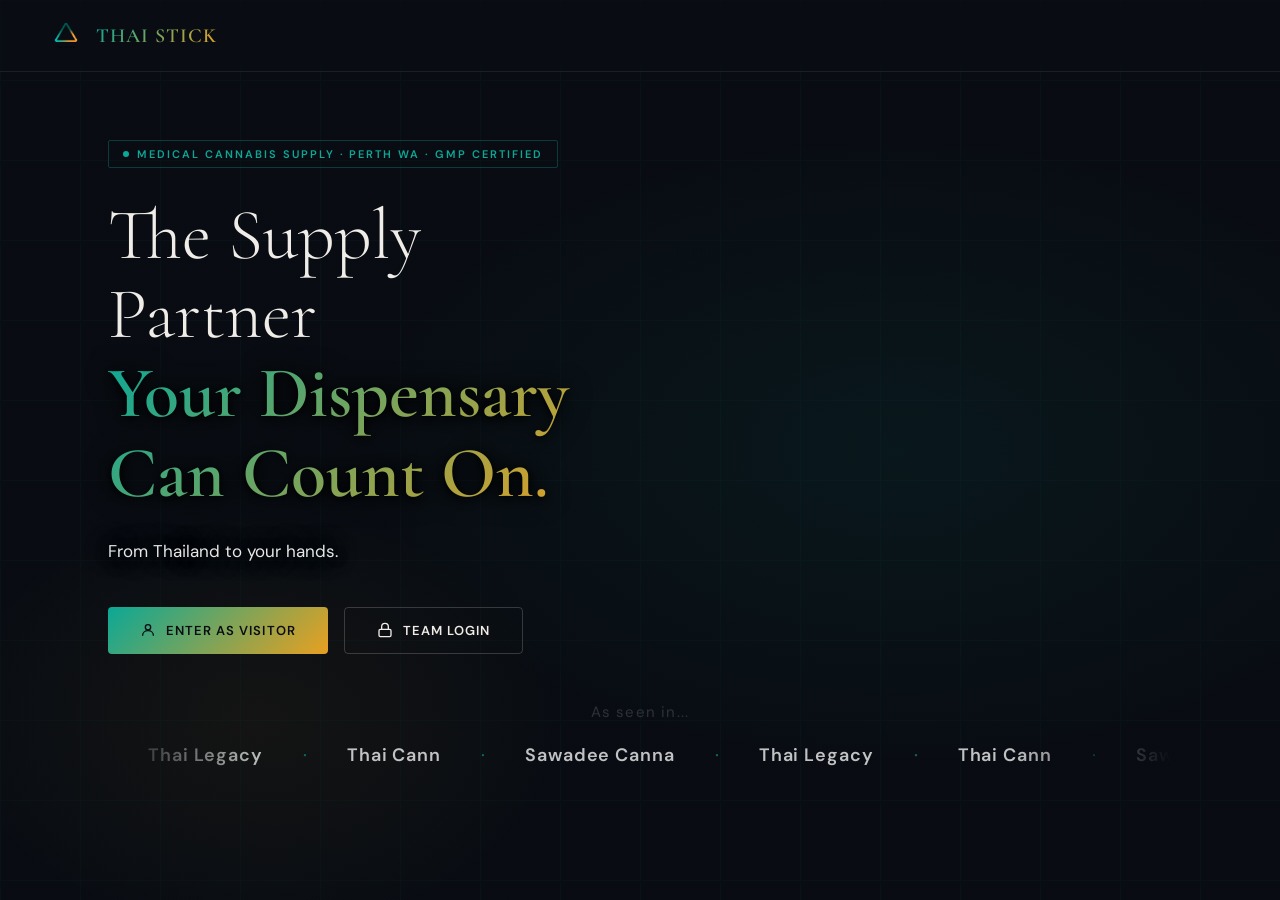
==== commit 20e62430: "Add hero background image, as seen in ticker, and text pop effects" ====
--- a/index.html
+++ b/index.html
@@ -82,6 +82,28 @@
             Team Login
           </button>
         </div>
+
+      </div>
+    </div>
+
+    <!-- AS SEEN IN -->
+    <div class="as-seen-in">
+      <p class="as-seen-label">As seen in...</p>
+      <div class="ticker-wrap">
+        <div class="ticker-track">
+          <span class="ticker-item">Thai Legacy</span>
+          <span class="ticker-dot">·</span>
+          <span class="ticker-item">Thai Cann</span>
+          <span class="ticker-dot">·</span>
+          <span class="ticker-item">Sawadee Canna</span>
+          <span class="ticker-dot">·</span>
+          <span class="ticker-item">Thai Legacy</span>
+          <span class="ticker-dot">·</span>
+          <span class="ticker-item">Thai Cann</span>
+          <span class="ticker-dot">·</span>
+          <span class="ticker-item">Sawadee Canna</span>
+          <span class="ticker-dot">·</span>
+        </div>
       </div>
     </div>
   </div>
@@ -154,7 +176,7 @@
 </div>
 
 <script>
-const APPS_SCRIPT_URL = 'https://script.google.com/macros/s/AKfycbzha6ED7R4JqAXq0AqoBk1bndu0hJwDbyBrzJQawB093HvwGZT7fUQZ9cP7JzYGpPucEA/exec';
+const APPS_SCRIPT_URL = 'https://script.google.com/macros/s/AKfycbz5MgMVGfSmzttgm6WQrpLWCC4WJNfrvgcF1URXqpSDndiFbUaHFsH_tv-wpIZOrs4rcQ/exec';
 
 function goVisitor() {
   const existing = localStorage.getItem('visitor_info');
--- a/styles.css
+++ b/styles.css
@@ -128,12 +128,58 @@
 }
 
 /* ══════════════════════════════
+   AS SEEN IN TICKER
+══════════════════════════════ */
+.as-seen-in {
+  margin-top: 48px;
+  text-align: center;
+}
+.as-seen-label {
+  font-size: 15px;
+  letter-spacing: 0.08em;
+  color: rgba(255,255,255,0.5);
+  margin-bottom: 20px;
+  font-weight: 400;
+}
+.ticker-wrap {
+  overflow: hidden;
+  width: 100%;
+  position: relative;
+  -webkit-mask-image: linear-gradient(to right, transparent 0%, black 15%, black 85%, transparent 100%);
+  mask-image: linear-gradient(to right, transparent 0%, black 15%, black 85%, transparent 100%);
+}
+.ticker-track {
+  display: flex;
+  align-items: center;
+  gap: 0;
+  width: max-content;
+  animation: ticker-scroll 18s linear infinite;
+}
+.ticker-item {
+  font-size: 18px;
+  font-weight: 600;
+  letter-spacing: 0.05em;
+  color: rgba(255,255,255,0.75);
+  padding: 0 40px;
+  white-space: nowrap;
+}
+.ticker-dot {
+  color: var(--teal);
+  font-size: 20px;
+  opacity: 0.6;
+}
+@keyframes ticker-scroll {
+  0%   { transform: translateX(0); }
+  100% { transform: translateX(-33.333%); }
+}
+
+/* ══════════════════════════════
    HERO — SCREEN 1
 ══════════════════════════════ */
 #hero {
   min-height: 100vh;
-  display: flex; align-items: center;
-  padding: 120px 0 80px;
+  display: flex; align-items: flex-start;
+  padding: 140px 0 80px;
   overflow: hidden;
 }
 .hero-bg {
@@ -141,7 +187,8 @@
   background:
     radial-gradient(ellipse 60% 50% at 70% 50%, rgba(11,168,150,0.07) 0%, transparent 70%),
     radial-gradient(ellipse 40% 40% at 20% 80%, rgba(232,160,32,0.05) 0%, transparent 60%),
-    var(--dark);
+    linear-gradient(rgba(8,12,18,0.7), rgba(8,12,18,0.7)),
+    url('Maekhoo1.png') center/cover no-repeat;
 }
 .hero-grid-lines {
   position: absolute; inset: 0; z-index: 0; opacity: 0.03;
@@ -177,11 +224,12 @@
   font-weight: 300; line-height: 1.1;
   margin-bottom: 24px;
 }
-.hero-title strong { font-weight: 600; display: block; }
+.hero-title strong { font-weight: 600; display: block; filter: drop-shadow(0 0 12px rgba(0,0,0,0.9)) drop-shadow(0 2px 4px rgba(0,0,0,1)); }
 .hero-sub {
-  font-size: 17px; color: var(--muted);
+  font-size: 17px; color: rgba(255,255,255,0.9);
   line-height: 1.75; margin-bottom: 40px;
   max-width: 480px;
+  text-shadow: 0 1px 12px rgba(0,0,0,1), 0 0 24px rgba(0,0,0,0.9);
 }
 .hero-creds {
   display: flex; flex-wrap: wrap; gap: 8px;
